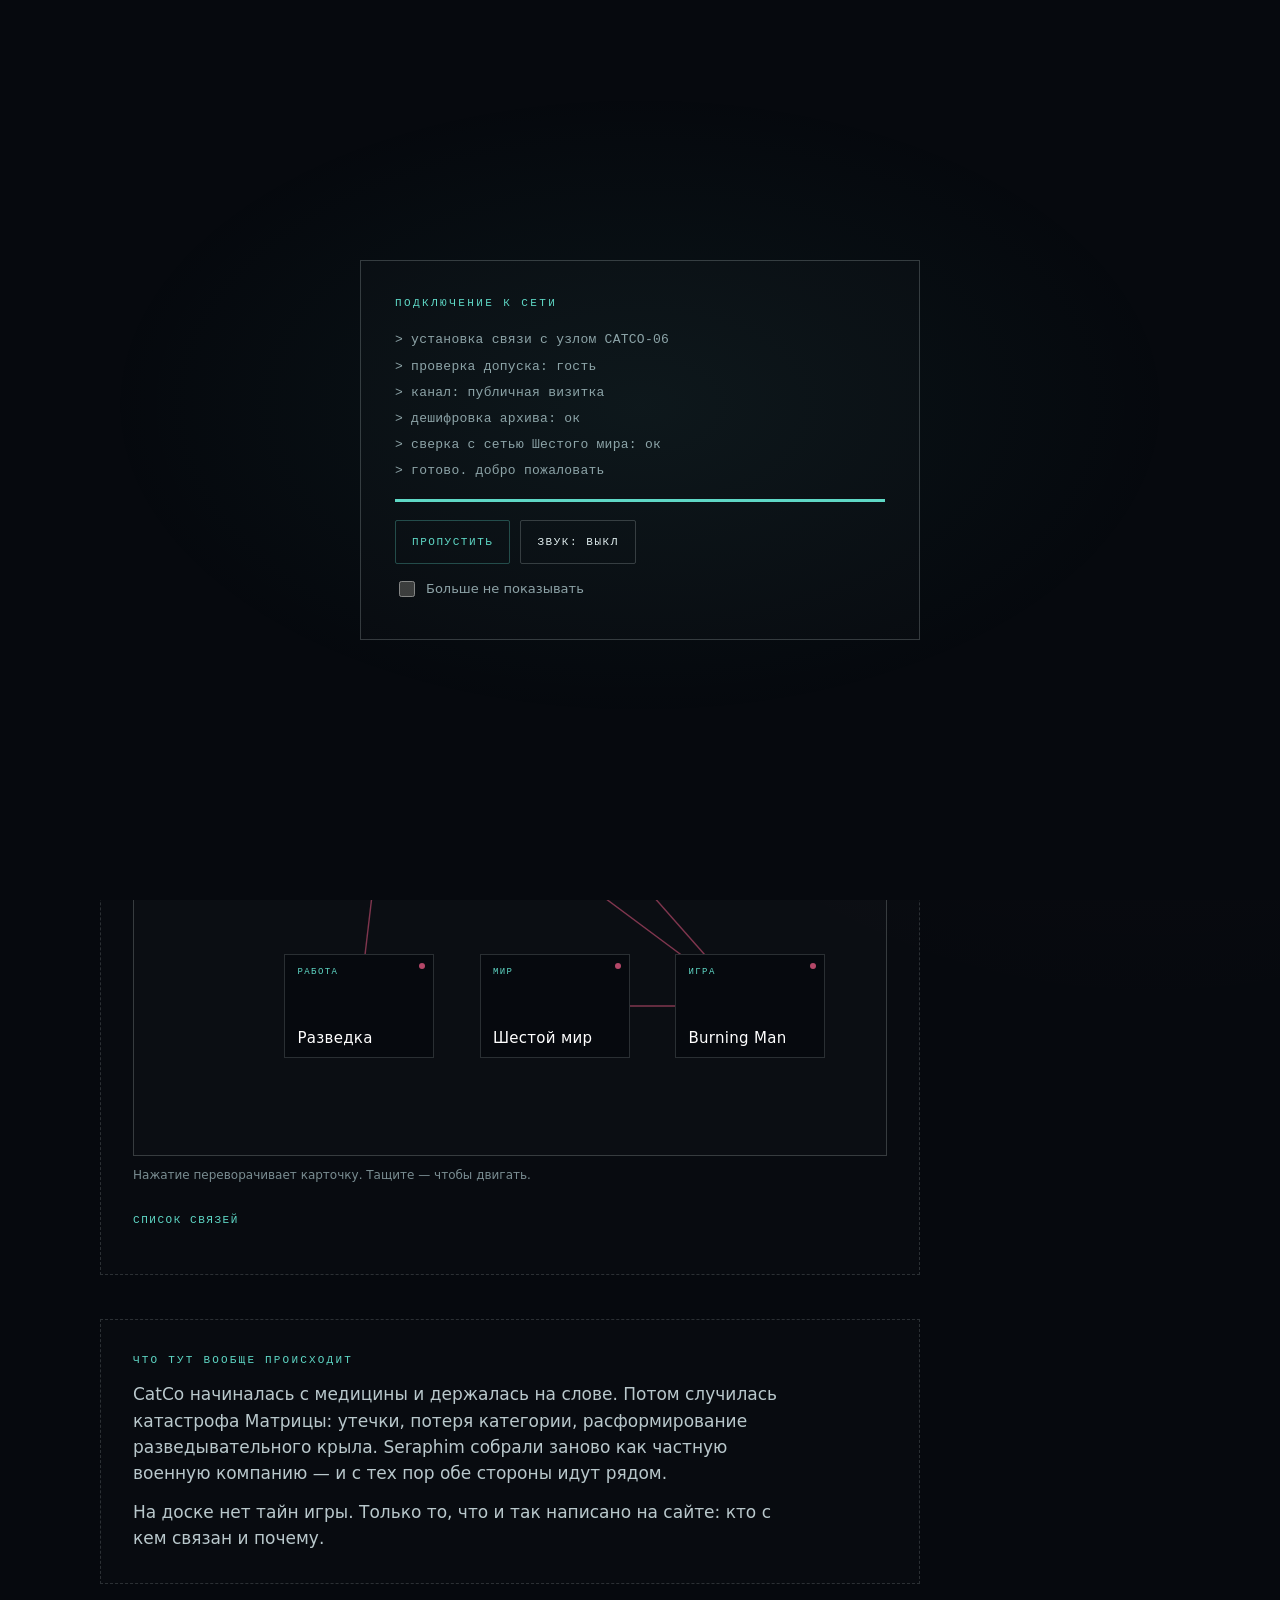
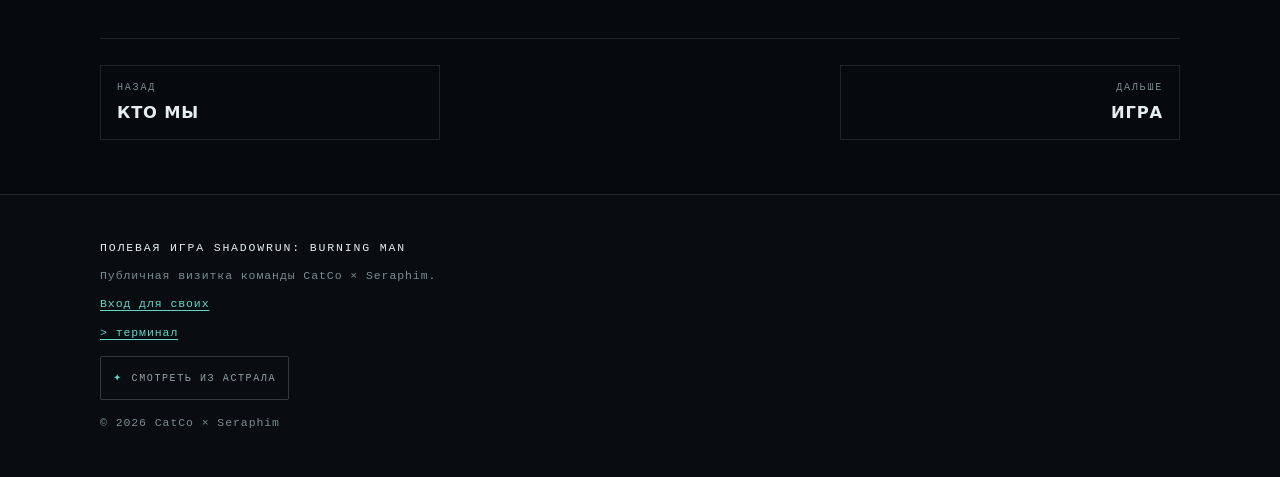
==== doska.html @ cfbdb367 "Публичная визитка CatCo × Seraphim" ====
<!doctype html>
<html lang="ru" data-faction="guest">
<head>
  <meta charset="utf-8">
  <meta name="viewport" content="width=device-width, initial-scale=1">
  <title>Доска угроз — CatCo × Seraphim</title>
  <meta name="description" content="Доска расследования CatCo и Seraphim: карточки, нити и картина заговора.">
  <meta name="theme-color" content="#06090e">
  <link rel="icon" href="data:image/svg+xml,%3Csvg xmlns='http://www.w3.org/2000/svg' viewBox='0 0 32 32'%3E%3Crect width='32' height='32' fill='%2306090e'/%3E%3Cpath d='M13 7h6v6h6v6h-6v6h-6v-6H7v-6h6z' fill='%235fd8c6'/%3E%3C/svg%3E">
  <script>
    try {
      var savedTheme = localStorage.getItem("cs-theme");
      if (savedTheme === "both") savedTheme = "guest";
      if (savedTheme === "catco" || savedTheme === "seraphim" || savedTheme === "guest") {
        document.documentElement.setAttribute("data-faction", savedTheme);
      }
    } catch (e) {}
  </script>
  <link rel="stylesheet" href="styles.css">
</head>
<body>
  <a class="skip-link" href="#main">Перейти к содержимому</a>
  <div class="screen-fx" aria-hidden="true"></div>

  <div class="boot" id="boot" hidden aria-label="Заставка подключения">
    <div class="boot__panel">
      <p class="boot__title">Подключение к сети</p>
      <ul class="boot__lines" aria-hidden="true">
        <li>&gt; установка связи с узлом CATCO-06</li>
        <li>&gt; проверка допуска: гость</li>
        <li>&gt; канал: публичная визитка</li>
        <li>&gt; дешифровка архива: ок</li>
        <li>&gt; сверка с сетью Шестого мира: ок</li>
        <li>&gt; готово. добро пожаловать</li>
      </ul>
      <div class="boot__bar" aria-hidden="true"><span class="boot__fill"></span></div>
      <div class="boot__actions">
        <button class="boot__skip" type="button">Пропустить</button>
        <button class="boot__sound" type="button" aria-pressed="false">Звук: выкл</button>
      </div>
      <label class="boot__never">
        <input type="checkbox" id="boot-never">
        Больше не показывать
      </label>
    </div>
  </div>

  <header class="topbar">
    <div class="topbar__inner">
      <div class="brand-wrap">
        <a class="brand" href="index.html">
          <span class="brand__mark" aria-hidden="true"></span>
          <span class="brand__text">CATCO<span class="brand__slash">//</span>SERAPHIM</span>
        </a>
        <span class="access">публичная визитка</span>
      </div>

      <button class="burger" id="burger" type="button" aria-expanded="false" aria-controls="nav">
        <span class="burger__lines" aria-hidden="true"></span>
        Меню
      </button>

      <nav class="nav" id="nav" aria-label="Разделы сайта">
        <ul class="nav__list">
          <li><a href="kto-my.html">Кто мы</a></li>
          <li><a href="igra.html">Игра</a></li>
          <li><a href="svyaz.html">Связаться</a></li>
        </ul>

        <div class="theme-switch" role="group" aria-label="Облик сайта">
          <button class="theme-switch__btn" type="button" data-theme="catco" aria-pressed="false">CatCo</button>
          <button class="theme-switch__btn" type="button" data-theme="seraphim" aria-pressed="false">Seraphim</button>
          <button class="theme-switch__btn" type="button" data-theme="guest" aria-pressed="true">Гость</button>
        </div>

        <button class="sound-btn" id="sound-toggle" type="button" aria-pressed="false">Звук: выкл</button>
      </nav>
    </div>
  </header>

  <main id="main" class="page">
    <div class="page__head">
      <p class="kicker"><span class="kicker__dot" aria-hidden="true"></span>Сектор анализа</p>
      <h1 class="page__title">Доска угроз</h1>
      <p class="page__lead">
        Двигайте карточки, переворачивайте и смотрите, как связаны события.
      </p>
    </div>

    <section class="panel" aria-labelledby="board-title">
      <p class="panel__label" id="board-title">Материалы дела</p>
      <p class="panel__text">
        Карточки можно тащить мышью или пальцем, а нажатие переворачивает
        их другой стороной. Красные нити показывают связи.
      </p>

      <div class="board-controls">
        <button class="board-reset" id="board-reset" type="button">Собрать заново</button>
      </div>

      <div class="board" id="board">
        <svg class="board__lines" id="board-lines" aria-hidden="true"></svg>

        <article class="board-card" data-id="catco">
          <button class="board-card__inner" type="button" aria-pressed="false" aria-label="CatCo. Корпорация-орден. Медицина, порядок, слово.">
            <span class="board-card__face board-card__face--front" aria-hidden="true">
              <span class="board-card__type">Корпорация</span>
              <span class="board-card__title">CatCo</span>
            </span>
            <span class="board-card__face board-card__face--back" aria-hidden="true">
              <span class="board-card__title">CatCo</span>
              <span class="board-card__text">Корпорация-орден. Медицина, порядок, слово.</span>
            </span>
          </button>
        </article>

        <article class="board-card" data-id="seraphim">
          <button class="board-card__inner" type="button" aria-pressed="false" aria-label="Seraphim. Частная военная компания. Разведка, крылья, тайна.">
            <span class="board-card__face board-card__face--front" aria-hidden="true">
              <span class="board-card__type">Корпорация</span>
              <span class="board-card__title">Seraphim</span>
            </span>
            <span class="board-card__face board-card__face--back" aria-hidden="true">
              <span class="board-card__title">Seraphim</span>
              <span class="board-card__text">Частная военная компания. Разведка, крылья, тайна.</span>
            </span>
          </button>
        </article>

        <article class="board-card" data-id="docwagon">
          <button class="board-card__inner" type="button" aria-pressed="false" aria-label="DocWagon. Служба спасения, с которой работает CatCo.">
            <span class="board-card__face board-card__face--front" aria-hidden="true">
              <span class="board-card__type">Партнёр</span>
              <span class="board-card__title">DocWagon</span>
            </span>
            <span class="board-card__face board-card__face--back" aria-hidden="true">
              <span class="board-card__title">DocWagon</span>
              <span class="board-card__text">Служба спасения, с которой работает CatCo.</span>
            </span>
          </button>
        </article>

        <article class="board-card" data-id="medicina">
          <button class="board-card__inner" type="button" aria-pressed="false" aria-label="Медицина. Клиники, спасение, помощь.">
            <span class="board-card__face board-card__face--front" aria-hidden="true">
              <span class="board-card__type">Работа</span>
              <span class="board-card__title">Медицина</span>
            </span>
            <span class="board-card__face board-card__face--back" aria-hidden="true">
              <span class="board-card__title">Медицина</span>
              <span class="board-card__text">Клиники, спасение, помощь.</span>
            </span>
          </button>
        </article>

        <article class="board-card" data-id="orden">
          <button class="board-card__inner" type="button" aria-pressed="false" aria-label="Орден. Лечить не только тело, но и душу.">
            <span class="board-card__face board-card__face--front" aria-hidden="true">
              <span class="board-card__type">Идея</span>
              <span class="board-card__title">Орден</span>
            </span>
            <span class="board-card__face board-card__face--back" aria-hidden="true">
              <span class="board-card__title">Орден</span>
              <span class="board-card__text">Лечить не только тело, но и душу.</span>
            </span>
          </button>
        </article>

        <article class="board-card" data-id="katastrofa">
          <button class="board-card__inner" type="button" aria-pressed="false" aria-label="Катастрофа Матрицы. После неё всё изменилось.">
            <span class="board-card__face board-card__face--front" aria-hidden="true">
              <span class="board-card__type">Событие</span>
              <span class="board-card__title">Катастрофа Матрицы</span>
            </span>
            <span class="board-card__face board-card__face--back" aria-hidden="true">
              <span class="board-card__title">Катастрофа Матрицы</span>
              <span class="board-card__text">После неё всё изменилось.</span>
            </span>
          </button>
        </article>

        <article class="board-card" data-id="utechki">
          <button class="board-card__inner" type="button" aria-pressed="false" aria-label="Утечки данных. То, что запустило перемены.">
            <span class="board-card__face board-card__face--front" aria-hidden="true">
              <span class="board-card__type">Событие</span>
              <span class="board-card__title">Утечки данных</span>
            </span>
            <span class="board-card__face board-card__face--back" aria-hidden="true">
              <span class="board-card__title">Утечки данных</span>
              <span class="board-card__text">То, что запустило перемены.</span>
            </span>
          </button>
        </article>

        <article class="board-card" data-id="krylya">
          <button class="board-card__inner" type="button" aria-pressed="false" aria-label="Четыре крыла. Штаб, отряды, информация, забота.">
            <span class="board-card__face board-card__face--front" aria-hidden="true">
              <span class="board-card__type">Структура</span>
              <span class="board-card__title">Четыре крыла</span>
            </span>
            <span class="board-card__face board-card__face--back" aria-hidden="true">
              <span class="board-card__title">Четыре крыла</span>
              <span class="board-card__text">Штаб, отряды, информация, забота.</span>
            </span>
          </button>
        </article>

        <article class="board-card" data-id="razvedka">
          <button class="board-card__inner" type="button" aria-pressed="false" aria-label="Разведка. Сведения и проверка того, что говорят другие.">
            <span class="board-card__face board-card__face--front" aria-hidden="true">
              <span class="board-card__type">Работа</span>
              <span class="board-card__title">Разведка</span>
            </span>
            <span class="board-card__face board-card__face--back" aria-hidden="true">
              <span class="board-card__title">Разведка</span>
              <span class="board-card__text">Сведения и проверка того, что говорят другие.</span>
            </span>
          </button>
        </article>

        <article class="board-card" data-id="shestoy">
          <button class="board-card__inner" type="button" aria-pressed="false" aria-label="Шестой мир. Время, в котором мы играем.">
            <span class="board-card__face board-card__face--front" aria-hidden="true">
              <span class="board-card__type">Мир</span>
              <span class="board-card__title">Шестой мир</span>
            </span>
            <span class="board-card__face board-card__face--back" aria-hidden="true">
              <span class="board-card__title">Шестой мир</span>
              <span class="board-card__text">Время, в котором мы играем.</span>
            </span>
          </button>
        </article>

        <article class="board-card" data-id="burningman">
          <button class="board-card__inner" type="button" aria-pressed="false" aria-label="Burning Man. Полевая игра, куда мы едем.">
            <span class="board-card__face board-card__face--front" aria-hidden="true">
              <span class="board-card__type">Игра</span>
              <span class="board-card__title">Burning Man</span>
            </span>
            <span class="board-card__face board-card__face--back" aria-hidden="true">
              <span class="board-card__title">Burning Man</span>
              <span class="board-card__text">Полевая игра, куда мы едем.</span>
            </span>
          </button>
        </article>
      </div>

      <noscript>
        <p class="panel__text">
          Без JavaScript карточки не двигаются, но всё важное написано
          на них и в списке связей ниже.
        </p>
      </noscript>

      <p class="board-hint">Нажатие переворачивает карточку. Тащите — чтобы двигать.</p>

      <details class="board-links">
        <summary>Список связей</summary>
        <ul>
          <li>CatCo — DocWagon</li>
          <li>CatCo — Медицина</li>
          <li>CatCo — Seraphim</li>
          <li>CatCo — Орден</li>
          <li>CatCo — Катастрофа Матрицы</li>
          <li>Seraphim — Разведка</li>
          <li>Seraphim — Четыре крыла</li>
          <li>Seraphim — Катастрофа Матрицы</li>
          <li>Seraphim — Утечки данных</li>
          <li>Утечки данных — Катастрофа Матрицы</li>
          <li>Шестой мир — Burning Man</li>
          <li>Burning Man — CatCo</li>
          <li>Burning Man — Seraphim</li>
        </ul>
      </details>
    </section>

    <section class="panel" aria-labelledby="board-story-title">
      <p class="panel__label" id="board-story-title">Что тут вообще происходит</p>
      <p class="panel__text">
        CatCo начиналась с медицины и держалась на слове. Потом случилась
        катастрофа Матрицы: утечки, потеря категории, расформирование
        разведывательного крыла. Seraphim собрали заново как частную
        военную компанию — и с тех пор обе стороны идут рядом.
      </p>
      <p class="panel__text">
        На доске нет тайн игры. Только то, что и так написано на сайте:
        кто с кем связан и почему.
      </p>
    </section>

    <nav class="pager" aria-label="Соседние разделы">
      <a class="pager__link" href="kto-my.html">
        <span>Назад</span>
        <strong>Кто мы</strong>
      </a>
      <a class="pager__link pager__link--next" href="igra.html">
        <span>Дальше</span>
        <strong>Игра</strong>
      </a>
    </nav>
  </main>

  <footer class="footer">
    <div class="footer__inner">
      <p class="footer__line">Полевая игра Shadowrun: Burning Man</p>
      <p class="footer__muted" data-astral="Визитка, которую видно и с той стороны.">Публичная визитка команды CatCo × Seraphim.</p>
      <p class="footer__muted"><a class="linklike" href="svyaz.html#svoi">Вход для своих</a></p>
      <p class="footer__muted"><a class="linklike" href="terminal.html">&gt; терминал</a></p>
      <button class="astral-toggle" id="astral-toggle" type="button" aria-pressed="false">Смотреть из астрала</button>
      <p class="footer__muted">© <span id="year">2026</span> CatCo × Seraphim</p>
    </div>
  </footer>

  <script src="script.js"></script>
</body>
</html>
---- styles.css ----
/* ============================================================
   Публичная визитка CatCo × Seraphim
   Три облика: гость (по умолчанию), CatCo, Seraphim.
   ============================================================ */

/* ---------- Облик гостя: холодный Shadowrun, без допуска ---------- */

:root {
  color-scheme: dark;

  --bg: #06090e;
  --ink: #e4eef0;
  --ink-soft: #b9c8cc;
  --muted: #8fa2a7;
  --dim: #7a8d92;

  --accent: #5fd8c6;
  --accent-line: rgba(95, 216, 198, 0.3);
  --red: #e0577f;

  --line: rgba(228, 238, 240, 0.12);
  --line-strong: rgba(228, 238, 240, 0.2);
  --field-line: rgba(228, 238, 240, 0.16);
  --wash: rgba(255, 255, 255, 0.012);
  --wash-2: rgba(255, 255, 255, 0.04);
  --hover-wash: rgba(95, 216, 198, 0.06);

  --grid-line: rgba(95, 216, 198, 0.1);
  --scan: rgba(255, 255, 255, 0.03);
  --vignette: rgba(0, 0, 0, 0.55);
  --fx-opacity: 0.5;
  --header-bg: rgba(6, 9, 14, 0.87);

  --dossier-wash: rgba(224, 87, 127, 0.1);
  --halo-a: rgba(95, 216, 198, 0.07);
  --halo-b: rgba(224, 87, 127, 0.06);

  --font-display: "Bahnschrift", "DIN Alternate", "Franklin Gothic Medium",
    "Arial Narrow", system-ui, sans-serif;
  --display-weight: 600;
  --display-spacing: 0.01em;

  --font-text: "Segoe UI", system-ui, -apple-system, "Helvetica Neue", Arial, sans-serif;
  --font-mono: ui-monospace, "Cascadia Mono", "Consolas", "Courier New", monospace;

  --max: 1160px;
  --gutter: clamp(18px, 5vw, 40px);
  --header-h: 60px;
}

/* ---------- Облик CatCo: светлая бумага, латунь, красный крест ---------- */

html[data-faction="catco"] {
  color-scheme: light;

  --bg: #f3efe6;
  --ink: #17181a;
  --ink-soft: #3c3d40;
  --muted: #5c5953;
  --dim: #6d6961;

  --accent: #856020;
  --accent-line: rgba(133, 96, 32, 0.32);
  --red: #a32b25;

  --line: rgba(23, 24, 26, 0.14);
  --line-strong: rgba(23, 24, 26, 0.26);
  --field-line: rgba(23, 24, 26, 0.18);
  --wash: rgba(23, 24, 26, 0.018);
  --wash-2: rgba(23, 24, 26, 0.04);
  --hover-wash: rgba(133, 96, 32, 0.06);

  --grid-line: rgba(133, 96, 32, 0.12);
  --scan: rgba(23, 24, 26, 0.018);
  --vignette: rgba(120, 95, 60, 0.12);
  --fx-opacity: 0.45;
  --header-bg: rgba(243, 239, 230, 0.9);

  --dossier-wash: rgba(163, 43, 37, 0.06);
  --halo-a: rgba(133, 96, 32, 0.08);
  --halo-b: rgba(163, 43, 37, 0.04);

  --display-weight: 600;
  --display-spacing: 0.005em;
}

/* ---------- Облик Seraphim: чёрный камень, золото, тёмно-красный ---------- */

html[data-faction="seraphim"] {
  color-scheme: dark;

  --bg: #060507;
  --ink: #f2e9da;
  --ink-soft: #cfc5b4;
  --muted: #9c9488;
  --dim: #857d72;

  --accent: #dcb972;
  --accent-line: rgba(220, 185, 114, 0.3);
  --red: #b23a32;

  --line: rgba(242, 233, 218, 0.13);
  --line-strong: rgba(242, 233, 218, 0.22);
  --field-line: rgba(242, 233, 218, 0.16);
  --wash: rgba(255, 255, 255, 0.012);
  --wash-2: rgba(255, 255, 255, 0.04);
  --hover-wash: rgba(178, 58, 50, 0.08);

  --grid-line: rgba(220, 185, 114, 0.075);
  --scan: rgba(255, 255, 255, 0.03);
  --vignette: rgba(0, 0, 0, 0.58);
  --fx-opacity: 0.55;
  --header-bg: rgba(6, 5, 7, 0.88);

  --dossier-wash: rgba(150, 25, 30, 0.16);
  --halo-a: rgba(220, 185, 114, 0.05);
  --halo-b: rgba(150, 20, 25, 0.12);

  --font-display: "Palatino Linotype", "Book Antiqua", "Georgia", "Times New Roman", serif;
  --display-weight: 400;
  --display-spacing: 0.02em;
}

/* Крупные заголовки в облике Seraphim — не капсом, а соборной вязью */
html[data-faction="seraphim"] .hero__title,
html[data-faction="seraphim"] .page__title,
html[data-faction="seraphim"] .sections__title {
  text-transform: none;
}

*,
*::before,
*::after {
  box-sizing: border-box;
}

html {
  scroll-behavior: smooth;
  -webkit-text-size-adjust: 100%;
}

body {
  margin: 0;
  background-color: var(--bg);
  background-image:
    radial-gradient(120% 80% at 50% -10%, var(--halo-a), transparent 60%),
    radial-gradient(90% 60% at 90% 10%, var(--halo-b), transparent 65%);
  background-repeat: no-repeat;
  color: var(--ink);
  font-family: var(--font-text);
  font-size: 17px;
  line-height: 1.55;
  overflow-x: hidden;
  transition: background-color 0.35s ease, color 0.35s ease;
}

h1, h2, h3, p, ul {
  margin: 0;
}

ul {
  padding: 0;
  list-style: none;
}

a {
  color: inherit;
  text-decoration: none;
}

:focus-visible {
  outline: 2px solid var(--accent);
  outline-offset: 3px;
  border-radius: 2px;
}

/* Цели якорей не прячутся под липкой шапкой */
[id] {
  scroll-margin-top: calc(var(--header-h) + 18px);
}

/* ---------- Плёнка терминала ---------- */

.screen-fx {
  position: fixed;
  inset: 0;
  z-index: 90;
  pointer-events: none;
  opacity: var(--fx-opacity);
  background-image:
    repeating-linear-gradient(
      to bottom,
      var(--scan) 0 1px,
      transparent 1px 3px
    ),
    radial-gradient(120% 100% at 50% 0%, transparent 55%, var(--vignette) 100%);
  transition: opacity 0.35s ease;
}

/* ---------- Шапка ---------- */

.topbar {
  position: sticky;
  top: 0;
  z-index: 60;
  background: var(--header-bg);
  backdrop-filter: blur(10px);
  border-bottom: 1px solid var(--line);
  transition: background-color 0.35s ease, border-color 0.35s ease;
}

.topbar__inner {
  max-width: var(--max);
  margin: 0 auto;
  padding: 8px var(--gutter);
  min-height: var(--header-h);
  display: flex;
  align-items: center;
  justify-content: space-between;
  gap: 16px;
}

.brand {
  display: inline-flex;
  align-items: center;
  gap: 10px;
  font-family: var(--font-mono);
  font-size: 12px;
  letter-spacing: 0.16em;
  text-transform: uppercase;
  color: var(--ink);
  min-height: 44px;
}

.brand-wrap {
  display: flex;
  align-items: center;
  gap: 10px;
  min-width: 0;
}

.brand__mark {
  width: 9px;
  height: 9px;
  background: var(--accent);
  transform: rotate(45deg);
  flex: none;
  box-shadow: 0 0 14px rgba(216, 182, 115, 0.45);
}

.brand__slash {
  color: var(--accent);
  padding: 0 2px;
}

.nav {
  display: flex;
  align-items: center;
  gap: clamp(12px, 2vw, 22px);
}

.nav__list {
  display: flex;
  align-items: center;
  gap: clamp(14px, 2vw, 26px);
}

.nav__list a {
  display: inline-block;
  padding: 12px 2px;
  font-family: var(--font-mono);
  font-size: 11.5px;
  letter-spacing: 0.12em;
  text-transform: uppercase;
  color: var(--muted);
  border-bottom: 1px solid transparent;
  transition: color 0.18s ease, border-color 0.18s ease;
}

.nav__list a:hover,
.nav__list a:focus-visible {
  color: var(--ink);
  border-bottom-color: var(--accent);
}

.nav__list a[aria-current="page"] {
  color: var(--ink);
  border-bottom-color: var(--accent);
}

/* Переключатель облика */
.theme-switch {
  display: flex;
  align-items: center;
  gap: 4px;
  padding-left: clamp(12px, 2vw, 20px);
  border-left: 1px solid var(--line);
}

.theme-switch__btn {
  min-height: 34px;
  padding: 6px 10px;
  background: transparent;
  border: 1px solid transparent;
  border-radius: 2px;
  color: var(--muted);
  font-family: var(--font-mono);
  font-size: 10px;
  letter-spacing: 0.14em;
  text-transform: uppercase;
  cursor: pointer;
  transition: color 0.18s ease, border-color 0.18s ease, background-color 0.18s ease;
}

.theme-switch__btn:hover {
  color: var(--ink);
}

.theme-switch__btn[aria-pressed="true"] {
  color: var(--accent);
  border-color: var(--accent-line);
  background: var(--wash);
}

.burger {
  display: none;
  align-items: center;
  gap: 10px;
  min-height: 44px;
  padding: 10px 14px;
  background: transparent;
  border: 1px solid var(--line-strong);
  border-radius: 2px;
  color: var(--ink);
  font-family: var(--font-mono);
  font-size: 11px;
  letter-spacing: 0.18em;
  text-transform: uppercase;
  cursor: pointer;
}

.burger__lines {
  display: block;
  width: 16px;
  height: 1.5px;
  background: currentColor;
  box-shadow: 0 5px 0 currentColor;
}

.burger[aria-expanded="true"] {
  color: var(--accent);
  border-color: var(--accent-line);
}

/* ---------- Заставка подключения ---------- */

html.is-booting {
  overflow: hidden;
}

.boot {
  position: fixed;
  inset: 0;
  z-index: 120;
  display: grid;
  place-items: center;
  padding: var(--gutter);
  background: var(--bg);
}

.boot[hidden] {
  display: none;
}

.boot::after {
  content: "";
  position: absolute;
  inset: 0;
  pointer-events: none;
  background: radial-gradient(60% 50% at 50% 45%, var(--hover-wash), transparent 70%);
}

.boot__panel {
  position: relative;
  width: min(560px, 100%);
  padding: clamp(22px, 4vw, 34px);
  border: 1px solid var(--line-strong);
  background: var(--wash);
  animation: boot-breathe 1.6s ease-in-out infinite;
}

.boot__title {
  margin-bottom: 18px;
  font-family: var(--font-mono);
  font-size: 11px;
  letter-spacing: 0.22em;
  text-transform: uppercase;
  color: var(--accent);
  animation: boot-glitch 1.6s steps(2, end) infinite;
}

.boot__lines {
  display: grid;
  gap: 6px;
  margin-bottom: 18px;
  font-family: var(--font-mono);
  font-size: clamp(11px, 2.4vw, 13px);
  letter-spacing: 0.02em;
  color: var(--muted);
}

.boot__lines li {
  opacity: 0;
  animation: boot-line 0.18s ease-out forwards;
}

.boot__lines li:nth-child(1) { animation-delay: 0.04s; }
.boot__lines li:nth-child(2) { animation-delay: 0.16s; }
.boot__lines li:nth-child(3) { animation-delay: 0.28s; }
.boot__lines li:nth-child(4) { animation-delay: 0.4s; }
.boot__lines li:nth-child(5) { animation-delay: 0.52s; }
.boot__lines li:nth-child(6) { animation-delay: 0.64s; }

.boot__bar {
  height: 3px;
  background: var(--line);
  overflow: hidden;
}

.boot__fill {
  display: block;
  width: 100%;
  height: 100%;
  background: var(--accent);
  transform: scaleX(0);
  transform-origin: left center;
  animation: boot-fill 1.25s ease-out forwards;
}

.boot__actions {
  display: flex;
  flex-wrap: wrap;
  align-items: center;
  gap: 10px;
  margin-top: 18px;
}

.boot__skip,
.boot__sound {
  min-height: 44px;
  padding: 10px 16px;
  background: transparent;
  border: 1px solid var(--line-strong);
  border-radius: 2px;
  color: var(--ink);
  font-family: var(--font-mono);
  font-size: 11px;
  letter-spacing: 0.14em;
  text-transform: uppercase;
  cursor: pointer;
  transition: color 0.18s ease, border-color 0.18s ease, background-color 0.18s ease;
}

.boot__skip {
  color: var(--accent);
  border-color: var(--accent-line);
}

.boot__skip:hover,
.boot__sound:hover {
  background: var(--hover-wash);
}

.boot__sound[aria-pressed="true"] {
  color: var(--accent);
  border-color: var(--accent-line);
  background: var(--wash);
}

.boot__never {
  display: inline-flex;
  align-items: center;
  gap: 8px;
  margin-top: 14px;
  font-size: 13px;
  color: var(--muted);
  cursor: pointer;
}

.boot__never input {
  width: 16px;
  height: 16px;
  accent-color: var(--accent);
}

/* Переключатель звука в шапке */

.sound-btn {
  min-height: 34px;
  padding: 6px 10px;
  margin-left: 4px;
  background: transparent;
  border: 1px solid transparent;
  border-radius: 2px;
  color: var(--muted);
  font-family: var(--font-mono);
  font-size: 10px;
  letter-spacing: 0.14em;
  text-transform: uppercase;
  cursor: pointer;
  transition: color 0.18s ease, border-color 0.18s ease, background-color 0.18s ease;
}

.sound-btn:hover {
  color: var(--ink);
}

.sound-btn[aria-pressed="true"] {
  color: var(--accent);
  border-color: var(--accent-line);
  background: var(--wash);
}

@keyframes boot-line {
  from {
    opacity: 0;
    transform: translateY(3px);
  }
  to {
    opacity: 1;
    transform: none;
  }
}

@keyframes boot-fill {
  to {
    transform: scaleX(1);
  }
}

@keyframes boot-breathe {
  0%, 100% {
    box-shadow: 0 0 0 1px transparent;
  }
  50% {
    box-shadow: 0 0 0 1px var(--accent-line);
  }
}

@keyframes boot-glitch {
  0%, 90%, 100% {
    text-shadow: none;
    transform: none;
  }
  94% {
    text-shadow: 1px 0 var(--red), -1px 0 var(--accent);
    transform: translateX(1px);
  }
  97% {
    text-shadow: -1px 0 var(--red), 1px 0 var(--accent);
    transform: translateX(-1px);
  }
}

/* ---------- Главный экран ---------- */

.hero {
  position: relative;
  max-width: var(--max);
  margin: 0 auto;
  padding: clamp(56px, 11vh, 118px) var(--gutter) clamp(48px, 8vh, 88px);
  min-height: min(calc(100svh - var(--header-h)), 860px);
  display: flex;
  flex-direction: column;
  justify-content: center;
}

.hero::before {
  content: "";
  position: absolute;
  inset: 0 var(--gutter);
  pointer-events: none;
  background-image:
    linear-gradient(to right, var(--grid-line) 1px, transparent 1px),
    linear-gradient(to bottom, var(--grid-line) 1px, transparent 1px);
  background-size: 72px 72px;
  mask-image: radial-gradient(70% 60% at 30% 40%, #000 0%, transparent 100%);
  -webkit-mask-image: radial-gradient(70% 60% at 30% 40%, #000 0%, transparent 100%);
  opacity: 0.8;
}

.kicker {
  display: inline-flex;
  align-items: center;
  gap: 9px;
  font-family: var(--font-mono);
  font-size: 11px;
  letter-spacing: 0.22em;
  text-transform: uppercase;
  color: var(--accent);
}

.kicker__dot {
  width: 6px;
  height: 6px;
  border-radius: 50%;
  background: var(--accent);
  box-shadow: 0 0 12px rgba(216, 182, 115, 0.8);
  animation: pulse 2.4s ease-in-out infinite;
}

.hero__title {
  margin: 18px 0 0;
  font-family: var(--font-display);
  font-weight: var(--display-weight);
  font-size: clamp(2.6rem, 10.5vw, 8rem);
  line-height: 0.9;
  letter-spacing: var(--display-spacing);
  text-transform: uppercase;
  overflow-wrap: break-word;
  transition: font-family 0.2s ease;
}

.hero__times {
  color: var(--accent);
  font-weight: 300;
  padding: 0 0.06em;
}

.hero__lead {
  margin-top: clamp(18px, 3vh, 26px);
  max-width: 46ch;
  font-size: clamp(1.02rem, 1.6vw, 1.2rem);
  line-height: 1.6;
  color: var(--ink-soft);
  text-wrap: pretty;
}

.cursor {
  display: inline-block;
  width: 0.5ch;
  height: 1.02em;
  margin-left: 0.18em;
  vertical-align: -0.12em;
  background: var(--accent);
  animation: blink 1.15s steps(1) infinite;
}

/* Кнопки-знаки сторон */
.factions {
  display: grid;
  grid-template-columns: repeat(2, minmax(0, 1fr));
  gap: clamp(12px, 2vw, 20px);
  margin-top: clamp(32px, 6vh, 54px);
  max-width: 840px;
}

.faction {
  --card-ink: var(--ink);
  --card-muted: var(--muted);
  --card-accent: var(--accent);
  --card-line: var(--accent-line);
  --card-glow: rgba(216, 182, 115, 0.22);

  position: relative;
  display: flex;
  flex-direction: column;
  gap: 10px;
  padding: 22px 22px 20px;
  border: 1px solid var(--card-line);
  background: var(--wash);
  transition: transform 0.22s ease, border-color 0.22s ease,
    box-shadow 0.22s ease, background-color 0.35s ease, color 0.35s ease;
}

.faction::after {
  content: "";
  position: absolute;
  top: -1px;
  right: -1px;
  width: 12px;
  height: 12px;
  border-top: 1px solid var(--card-accent);
  border-right: 1px solid var(--card-accent);
  opacity: 0.75;
}

.faction--catco {
  --card-ink: #17181a;
  --card-muted: #55524c;
  --card-accent: #a32b25;
  --card-line: rgba(23, 24, 26, 0.24);
  --card-glow: rgba(163, 43, 37, 0.22);
  background:
    linear-gradient(160deg, #fcfaf5, #efe9dc 65%),
    #f6f2e9;
}

.faction--seraphim {
  --card-ink: #f2e9da;
  --card-muted: #b6ac99;
  --card-accent: #dcb972;
  --card-line: rgba(220, 185, 114, 0.34);
  --card-glow: rgba(150, 25, 30, 0.42);
  background:
    linear-gradient(160deg, rgba(150, 25, 30, 0.22), rgba(255, 255, 255, 0) 62%),
    #0b0709;
}

.faction:hover {
  transform: translateY(-3px);
  border-color: var(--card-accent);
  box-shadow: 0 22px 44px -26px var(--card-glow);
}

.faction__emblem {
  display: block;
  width: 54px;
  height: 46px;
  color: var(--card-accent);
}

.faction__emblem svg {
  width: 100%;
  height: 100%;
  display: block;
}

.faction__name {
  font-family: var(--font-display);
  font-weight: var(--display-weight);
  font-size: clamp(1.35rem, 3vw, 1.7rem);
  letter-spacing: 0.05em;
  text-transform: uppercase;
  line-height: 1.1;
  color: var(--card-ink);
}

.faction__role {
  font-size: 0.94rem;
  line-height: 1.5;
  color: var(--card-muted);
  max-width: 26ch;
}

.faction__go {
  margin-top: 6px;
  font-family: var(--font-mono);
  font-size: 10.5px;
  letter-spacing: 0.18em;
  text-transform: uppercase;
  color: var(--card-accent);
}

.hero__note {
  margin-top: clamp(30px, 6vh, 52px);
  padding-left: 14px;
  border-left: 2px solid var(--accent-line);
  font-family: var(--font-mono);
  font-size: 11px;
  letter-spacing: 0.2em;
  text-transform: uppercase;
  color: var(--dim);
}

/* ---------- Досье-заготовки ---------- */

.dossier {
  max-width: var(--max);
  margin: 0 auto;
  padding: clamp(28px, 5vh, 48px) var(--gutter);
  border-top: 1px solid var(--line);
  display: grid;
  gap: 18px;
}

.dossier--dark {
  background: linear-gradient(90deg, var(--dossier-wash), transparent 65%);
}

.dossier__label {
  font-family: var(--font-mono);
  font-size: 11px;
  letter-spacing: 0.2em;
  text-transform: uppercase;
  color: var(--accent);
}

.dossier__title {
  font-family: var(--font-display);
  font-weight: var(--display-weight);
  font-size: clamp(2rem, 5vw, 3.2rem);
  line-height: 1;
  letter-spacing: 0.02em;
  text-transform: uppercase;
}

.dossier__text {
  max-width: 62ch;
  color: var(--ink-soft);
}

.dossier__body {
  display: grid;
  gap: 18px;
}

.terminal-line {
  font-family: var(--font-mono);
  font-size: 12px;
  letter-spacing: 0.04em;
  color: var(--dim);
}

@media (min-width: 780px) {
  .dossier {
    grid-template-columns: minmax(180px, 240px) 1fr;
    grid-template-areas:
      "label text"
      "title text"
      "title term";
    column-gap: clamp(24px, 4vw, 56px);
    row-gap: 10px;
    align-items: start;
  }

  .dossier__label { grid-area: label; }
  .dossier__title { grid-area: title; }
  .dossier__body { grid-area: text; }
  .terminal-line { grid-area: term; }
}

/* ---------- Разделы ---------- */

.sections {
  max-width: var(--max);
  margin: 0 auto;
  padding: clamp(48px, 9vh, 92px) var(--gutter) clamp(40px, 7vh, 70px);
  border-top: 1px solid var(--line);
}

.sections__title {
  font-family: var(--font-display);
  font-weight: var(--display-weight);
  font-size: clamp(1.7rem, 4vw, 2.5rem);
  letter-spacing: 0.03em;
  text-transform: uppercase;
}

.sections__sub {
  margin-top: 8px;
  color: var(--muted);
}

.cards {
  display: grid;
  grid-template-columns: repeat(auto-fit, minmax(280px, 1fr));
  gap: 14px;
  margin-top: clamp(24px, 4vh, 34px);
}

.card {
  display: flex;
  flex-direction: column;
  gap: 8px;
  min-height: 186px;
  padding: 20px 20px 18px;
  border: 1px dashed var(--field-line);
  background: var(--wash);
  transition: border-color 0.2s ease, background-color 0.35s ease, transform 0.2s ease;
}

.card:hover {
  border-color: var(--accent-line);
  background-color: var(--hover-wash);
  transform: translateY(-2px);
}

.card__num {
  font-family: var(--font-mono);
  font-size: 11px;
  letter-spacing: 0.2em;
  color: var(--accent);
}

.card__title {
  font-family: var(--font-display);
  font-weight: var(--display-weight);
  font-size: 1.16rem;
  letter-spacing: 0.05em;
  text-transform: uppercase;
}

.card__text {
  font-size: 0.94rem;
  line-height: 1.5;
  color: var(--muted);
}

.card__go {
  margin-top: auto;
  font-family: var(--font-mono);
  font-size: 10.5px;
  letter-spacing: 0.18em;
  text-transform: uppercase;
  color: var(--accent);
}

/* ---------- Внутренние страницы ---------- */

.page {
  max-width: var(--max);
  margin: 0 auto;
  padding: clamp(38px, 8vh, 84px) var(--gutter) clamp(40px, 6vh, 72px);
  animation: page-in 0.3s ease-out both;
}

.page__head {
  max-width: 62ch;
}

.page__title {
  margin-top: 12px;
  font-family: var(--font-display);
  font-weight: var(--display-weight);
  font-size: clamp(2.4rem, 7vw, 4.6rem);
  line-height: 0.94;
  letter-spacing: var(--display-spacing);
  text-transform: uppercase;
}

.page__lead {
  margin-top: 16px;
  max-width: 52ch;
  font-size: clamp(1rem, 1.6vw, 1.15rem);
  color: var(--ink-soft);
  text-wrap: pretty;
}

.panel {
  margin-top: clamp(26px, 5vh, 44px);
  max-width: 820px;
  padding: clamp(20px, 3.4vw, 32px);
  border: 1px dashed var(--field-line);
  background: var(--wash);
  transition: background-color 0.35s ease, border-color 0.35s ease;
}

.panel__label {
  font-family: var(--font-mono);
  font-size: 11px;
  letter-spacing: 0.2em;
  text-transform: uppercase;
  color: var(--accent);
}

.panel__text {
  margin-top: 12px;
  max-width: 62ch;
  color: var(--ink-soft);
}

.panel__list {
  display: grid;
  gap: 10px;
  margin-top: 18px;
}

.panel__list li {
  position: relative;
  padding-left: 20px;
  font-size: 0.95rem;
  color: var(--muted);
}

.panel__list li::before {
  content: "";
  position: absolute;
  left: 0;
  top: 0.72em;
  width: 8px;
  height: 1px;
  background: var(--accent);
  opacity: 0.8;
}

.panel .terminal-line {
  margin-top: 18px;
}

.panel__text + .panel__text,
.panel__list + .panel__text {
  margin-top: 12px;
}

.panel__text a {
  color: var(--accent);
  text-decoration: underline;
  text-underline-offset: 3px;
}

.panel__text a:hover {
  color: var(--ink);
}

.panel__list strong {
  color: var(--ink);
  font-weight: 600;
}

.dossier__text + .dossier__text {
  margin-top: 10px;
}

/* Таблица для страницы «Игра» */
.table-wrap {
  margin-top: 16px;
  overflow-x: auto;
}

.table {
  width: 100%;
  min-width: 520px;
  border-collapse: collapse;
  font-size: 0.95rem;
}

.table th,
.table td {
  padding: 10px 12px;
  text-align: left;
  vertical-align: top;
  border-bottom: 1px solid var(--line);
}

.table th {
  font-family: var(--font-mono);
  font-size: 10px;
  font-weight: 400;
  letter-spacing: 0.14em;
  text-transform: uppercase;
  color: var(--dim);
}

.table td {
  color: var(--muted);
}

.table td:first-child {
  color: var(--ink);
  white-space: nowrap;
}

/* Кнопка-заглушка */
.button {
  display: inline-flex;
  align-items: center;
  gap: 8px;
  min-height: 44px;
  margin-top: 6px;
  padding: 12px 18px;
  border: 1px solid var(--accent-line);
  color: var(--accent);
  font-family: var(--font-mono);
  font-size: 11px;
  letter-spacing: 0.16em;
  text-transform: uppercase;
}

.button--soon {
  border-style: dashed;
  color: var(--dim);
}

/* Досье внутри страницы уже имеет внешние отступы страницы */
.page .dossier {
  padding-inline: 0;
}

.pager {
  display: flex;
  gap: 12px;
  margin-top: clamp(34px, 6vh, 62px);
  padding-top: clamp(18px, 3vh, 26px);
  border-top: 1px solid var(--line);
}

.pager__link {
  flex: 1 1 0;
  min-width: 0;
  max-width: 340px;
  display: flex;
  flex-direction: column;
  gap: 4px;
  padding: 14px 16px;
  border: 1px solid var(--line);
  transition: border-color 0.2s ease, background-color 0.2s ease;
}

.pager__link span {
  font-family: var(--font-mono);
  font-size: 10px;
  letter-spacing: 0.18em;
  text-transform: uppercase;
  color: var(--dim);
}

.pager__link strong {
  font-family: var(--font-display);
  font-weight: var(--display-weight);
  font-size: 1.02rem;
  letter-spacing: 0.05em;
  text-transform: uppercase;
}

.pager__link--next {
  margin-left: auto;
  text-align: right;
}

.pager__link:hover,
.pager__link:focus-visible {
  border-color: var(--accent-line);
  background-color: var(--hover-wash);
}

/* ---------- Подвал ---------- */

.footer {
  border-top: 1px solid var(--line);
  background: var(--wash);
  transition: background-color 0.35s ease, border-color 0.35s ease;
}

.footer__inner {
  max-width: var(--max);
  margin: 0 auto;
  padding: clamp(28px, 5vh, 44px) var(--gutter);
  display: flex;
  flex-direction: column;
  gap: 10px;
  font-family: var(--font-mono);
  font-size: 11.5px;
  letter-spacing: 0.08em;
}

.footer__line {
  text-transform: uppercase;
  letter-spacing: 0.16em;
  color: var(--ink);
}

.footer__muted {
  color: var(--dim);
  line-height: 1.6;
}

.linklike {
  padding: 0;
  border: 0;
  background: none;
  color: var(--accent);
  font-family: var(--font-mono);
  font-size: 11.5px;
  letter-spacing: 0.08em;
  text-decoration: underline;
  text-underline-offset: 3px;
  cursor: pointer;
}

.linklike:hover {
  color: var(--ink);
}

/* ---------- Метка доступа в шапке ---------- */

.access {
  display: inline-flex;
  align-items: center;
  gap: 6px;
  padding: 4px 8px;
  border: 1px solid var(--line);
  color: var(--dim);
  font-family: var(--font-mono);
  font-size: 9.5px;
  letter-spacing: 0.14em;
  text-transform: uppercase;
  white-space: nowrap;
}

.access::before {
  content: "";
  width: 5px;
  height: 5px;
  border-radius: 50%;
  background: currentColor;
}

/* ---------- Служебное ---------- */

.skip-link {
  position: absolute;
  left: -9999px;
  top: 8px;
  z-index: 200;
  padding: 10px 16px;
  background: var(--accent);
  color: var(--bg);
  font-family: var(--font-mono);
  font-size: 12px;
  letter-spacing: 0.08em;
}

.skip-link:focus {
  left: 8px;
}

/* ---------- Анимации ---------- */

@keyframes blink {
  0%, 55% { opacity: 1; }
  56%, 100% { opacity: 0; }
}

@keyframes pulse {
  0%, 100% { opacity: 1; }
  50% { opacity: 0.25; }
}

@keyframes slide-down {
  from { opacity: 0; transform: translateY(-6px); }
  to { opacity: 1; transform: translateY(0); }
}

@keyframes page-in {
  from { opacity: 0; transform: translateY(8px); }
  to { opacity: 1; transform: translateY(0); }
}

/* ---------- Телефон ---------- */

@media (max-width: 980px) {
  .burger {
    display: inline-flex;
  }

  .access {
    display: none;
  }

  .nav {
    display: none;
    position: fixed;
    top: var(--header-h);
    left: 0;
    right: 0;
    max-height: calc(100svh - var(--header-h));
    overflow-y: auto;
    flex-direction: column;
    align-items: stretch;
    gap: 0;
    background: var(--bg);
    border-bottom: 1px solid var(--line-strong);
    box-shadow: 0 30px 50px -30px #000;
  }

  .nav.is-open {
    display: flex;
    animation: slide-down 0.2s ease-out;
  }

  .theme-switch {
    margin: 0;
    padding: 14px var(--gutter) 18px;
    border-left: none;
    border-top: 1px solid var(--line);
    flex-wrap: wrap;
  }

  .theme-switch__btn {
    min-height: 40px;
    padding: 8px 14px;
    font-size: 11px;
  }

  .sound-btn {
    min-height: 44px;
    margin: 0;
    padding: 14px var(--gutter);
    border: none;
    border-top: 1px solid var(--line);
    border-radius: 0;
    text-align: left;
    font-size: 11px;
  }

  .nav__list {
    flex-direction: column;
    align-items: stretch;
    gap: 0;
    padding: 4px 0 12px;
  }

  .nav__list li + li {
    border-top: 1px solid var(--line);
  }

  .nav__list a {
    display: block;
    padding: 16px var(--gutter);
    font-size: 13px;
    letter-spacing: 0.14em;
    border-bottom: none;
  }
}

@media (max-width: 640px) {
  body {
    font-size: 16px;
  }

  .factions {
    grid-template-columns: 1fr;
  }

  .hero {
    min-height: auto;
    padding-top: clamp(40px, 8vh, 64px);
  }

  .faction {
    padding: 20px 18px 18px;
  }

  .faction__emblem {
    width: 44px;
    height: 38px;
  }

  .pager {
    flex-direction: column;
  }

  .pager__link {
    max-width: none;
  }

  .pager__link--next {
    margin-left: 0;
    text-align: left;
  }
}

/* ---------- Астральный слой ---------- */

html.is-astral {
  --accent: #b7a1ea;
  --accent-line: rgba(183, 161, 234, 0.36);
  --red: #a35bb5;
}

html.is-astral[data-faction="catco"] {
  --accent: #6b4ea8;
  --accent-line: rgba(107, 78, 168, 0.34);
  --red: #7d3f8c;
}

html.is-astral body::after {
  content: "";
  position: fixed;
  inset: 0;
  z-index: 55;
  pointer-events: none;
  background:
    radial-gradient(110% 80% at 50% 0%, rgba(70, 30, 110, 0.22), transparent 62%),
    repeating-linear-gradient(
      to bottom,
      rgba(160, 120, 255, 0.03) 0 1px,
      transparent 1px 4px
    );
}

html.is-astral[data-faction="catco"] body::after {
  background:
    radial-gradient(110% 80% at 50% 0%, rgba(70, 30, 110, 0.12), transparent 60%),
    repeating-linear-gradient(
      to bottom,
      rgba(107, 78, 168, 0.035) 0 1px,
      transparent 1px 4px
    );
}

html.is-astral [data-astral] {
  color: var(--accent);
  text-shadow: 0 0 26px var(--accent-line);
}

html.is-astral [data-astral]::before {
  content: "✦";
  content: "✦" / "";
  display: inline-block;
  margin-right: 0.45em;
  font-size: 0.78em;
  color: var(--accent);
  text-shadow: none;
}

.astral-toggle {
  align-self: flex-start;
  display: inline-flex;
  align-items: center;
  gap: 9px;
  min-height: 44px;
  margin: 4px 0;
  padding: 8px 12px;
  background: transparent;
  border: 1px solid var(--line-strong);
  border-radius: 2px;
  color: var(--muted);
  font-family: var(--font-mono);
  font-size: 10px;
  letter-spacing: 0.16em;
  text-transform: uppercase;
  cursor: pointer;
  transition: color 0.18s ease, border-color 0.18s ease, background-color 0.18s ease;
}

.astral-toggle::before {
  content: "✦";
  color: var(--accent);
}

.astral-toggle:hover {
  color: var(--ink);
  border-color: var(--accent-line);
}

.astral-toggle[aria-pressed="true"] {
  color: var(--accent);
  border-color: var(--accent-line);
  background: var(--wash);
}

/* ---------- Оракул Серафимов ---------- */

.oracle__phrase {
  margin: 14px 0 18px;
  padding: 18px 20px;
  border-left: 1px solid var(--accent-line);
  background: var(--wash);
  font-size: clamp(1.05rem, 1.8vw, 1.3rem);
  line-height: 1.5;
  color: var(--ink);
  min-height: 3.4em;
}

html[data-faction="seraphim"] .oracle__phrase {
  font-family: var(--font-display);
  font-size: clamp(1.2rem, 2vw, 1.5rem);
}

.oracle__actions {
  display: flex;
  flex-wrap: wrap;
  gap: 10px;
}

.oracle__get,
.oracle__copy,
.oracle__share {
  min-height: 44px;
  padding: 10px 16px;
  background: transparent;
  border: 1px solid var(--line-strong);
  border-radius: 2px;
  color: var(--ink);
  font-family: var(--font-mono);
  font-size: 11px;
  letter-spacing: 0.14em;
  text-transform: uppercase;
  cursor: pointer;
  transition: color 0.18s ease, border-color 0.18s ease, background-color 0.18s ease;
}

.oracle__get {
  color: var(--accent);
  border-color: var(--accent-line);
}

.oracle__get:hover,
.oracle__copy:hover,
.oracle__share:hover {
  background: var(--hover-wash);
}

.oracle__copy[disabled] {
  opacity: 0.45;
  cursor: default;
  background: transparent;
}

/* ---------- Терминал ---------- */

.visually-hidden {
  position: absolute;
  width: 1px;
  height: 1px;
  margin: -1px;
  padding: 0;
  overflow: hidden;
  clip: rect(0 0 0 0);
  white-space: nowrap;
  border: 0;
}

code {
  font-family: var(--font-mono);
  font-size: 0.95em;
  color: var(--accent);
}

.terminal-window {
  margin-top: 16px;
  padding: 16px;
  border: 1px solid var(--line-strong);
  background: var(--wash);
  font-family: var(--font-mono);
  font-size: 13px;
}

.terminal-window__log {
  display: flex;
  flex-direction: column;
  gap: 4px;
  max-height: 320px;
  overflow-y: auto;
  margin-bottom: 12px;
  scrollbar-width: thin;
}

.terminal-window__line {
  margin: 0;
  line-height: 1.5;
  color: var(--muted);
  overflow-wrap: anywhere;
}

.terminal-window__line--user {
  color: var(--ink);
}

.terminal-window__line--ok {
  color: var(--accent);
}

.terminal-window__line--warn {
  color: var(--red);
}

.terminal-window__form {
  display: flex;
  align-items: center;
  gap: 8px;
  padding-top: 12px;
  border-top: 1px solid var(--line);
}

.terminal-window__prompt {
  color: var(--accent);
}

.terminal-window__input {
  flex: 1;
  min-width: 0;
  min-height: 44px;
  padding: 8px 10px;
  background: transparent;
  border: 1px solid var(--line);
  border-radius: 2px;
  color: var(--ink);
  font-family: var(--font-mono);
  font-size: 16px;
}

.terminal-window__input:focus {
  border-color: var(--accent-line);
  outline: none;
}

.terminal-window__send,
.terminal-window__give {
  min-height: 44px;
  padding: 8px 14px;
  background: transparent;
  border: 1px solid var(--line-strong);
  border-radius: 2px;
  color: var(--ink);
  font-family: var(--font-mono);
  font-size: 11px;
  letter-spacing: 0.14em;
  text-transform: uppercase;
  cursor: pointer;
  transition: color 0.18s ease, border-color 0.18s ease, background-color 0.18s ease;
}

.terminal-window__send {
  color: var(--accent);
  border-color: var(--accent-line);
}

.terminal-window__send:hover,
.terminal-window__give:hover {
  background: var(--hover-wash);
}

.terminal-window__actions {
  margin-top: 12px;
}

.terminal-window__hint {
  margin-top: 12px;
  font-size: 12px;
  line-height: 1.5;
  color: var(--dim);
}

/* ---------- Доска угроз ---------- */

.board-controls {
  margin: 14px 0;
}

.board-reset {
  min-height: 44px;
  padding: 8px 14px;
  background: transparent;
  border: 1px solid var(--line-strong);
  border-radius: 2px;
  color: var(--ink);
  font-family: var(--font-mono);
  font-size: 11px;
  letter-spacing: 0.14em;
  text-transform: uppercase;
  cursor: pointer;
  transition: color 0.18s ease, border-color 0.18s ease, background-color 0.18s ease;
}

.board-reset:hover {
  background: var(--hover-wash);
}

.board {
  position: relative;
  display: flex;
  flex-direction: column;
  gap: 10px;
}

.board--live {
  display: block;
  height: clamp(560px, 68vh, 640px);
  border: 1px solid var(--line-strong);
  background: var(--wash);
  overflow: hidden;
}

.board__lines {
  position: absolute;
  inset: 0;
  z-index: 0;
  width: 100%;
  height: 100%;
  pointer-events: none;
}

.board__line {
  stroke: var(--red);
  stroke-width: 1.4;
  opacity: 0.55;
}

.board--live .board-card {
  position: absolute;
  z-index: 1;
  width: clamp(112px, 15vw, 150px);
  height: 104px;
  perspective: 800px;
}

.board--live .board-card.is-dragging {
  z-index: 5;
}

.board-card__inner {
  display: block;
  position: relative;
  width: 100%;
  height: 100%;
  padding: 0;
  border: 0;
  background: none;
  text-align: left;
  cursor: grab;
  touch-action: none;
  user-select: none;
  -webkit-user-select: none;
  transform-style: preserve-3d;
  transition: transform 0.4s ease;
}

.board-card.is-dragging .board-card__inner {
  cursor: grabbing;
}

.board-card.is-flipped .board-card__inner {
  transform: rotateY(180deg);
}

.board-card__face {
  position: absolute;
  inset: 0;
  display: flex;
  flex-direction: column;
  gap: 6px;
  padding: 12px 12px 10px;
  border: 1px solid var(--field-line);
  background: var(--bg);
  backface-visibility: hidden;
  -webkit-backface-visibility: hidden;
  overflow: hidden;
}

.board-card__face::before {
  content: "";
  position: absolute;
  top: 8px;
  right: 8px;
  width: 6px;
  height: 6px;
  border-radius: 50%;
  background: var(--red);
  opacity: 0.8;
}

.board-card__face--front {
  justify-content: space-between;
}

.board-card__face--back {
  transform: rotateY(180deg);
}

.board-card__type {
  font-family: var(--font-mono);
  font-size: 9px;
  letter-spacing: 0.16em;
  text-transform: uppercase;
  color: var(--accent);
}

.board-card__title {
  font-family: var(--font-display);
  font-size: 15px;
  line-height: 1.15;
  letter-spacing: 0.02em;
  text-transform: none;
  overflow-wrap: anywhere;
}

.board-card__text {
  font-size: 11.5px;
  line-height: 1.4;
  color: var(--ink-soft);
}

.board-hint {
  margin-top: 10px;
  font-size: 12px;
  line-height: 1.5;
  color: var(--dim);
}

.board-links {
  margin-top: 14px;
  font-size: 13px;
  color: var(--muted);
}

.board-links summary {
  display: flex;
  align-items: center;
  min-height: 44px;
  font-family: var(--font-mono);
  font-size: 11px;
  letter-spacing: 0.14em;
  text-transform: uppercase;
  color: var(--accent);
  cursor: pointer;
}

.board-links ul {
  display: grid;
  gap: 4px;
  margin-top: 8px;
  padding-left: 18px;
  list-style: disc;
}

/* Без скриптов карточки показываются простым списком */
.board:not(.board--live) .board-card {
  width: 100%;
}

.board:not(.board--live) .board-card__face {
  position: static;
  transform: none;
  backface-visibility: visible;
}

.board:not(.board--live) .board-card__face--back {
  display: none;
}

@media (max-width: 620px) {
  .board--live {
    height: 860px;
  }

  .board--live .board-card {
    width: 44%;
    height: 118px;
  }
}

/* ---------- Уважение к «уменьшить движение» ---------- */

@media (prefers-reduced-motion: reduce) {
  html {
    scroll-behavior: auto;
  }

  *,
  *::before,
  *::after {
    animation-duration: 0.001ms !important;
    animation-iteration-count: 1 !important;
    transition-duration: 0.001ms !important;
  }

  .cursor {
    animation: none;
    opacity: 1;
  }
}
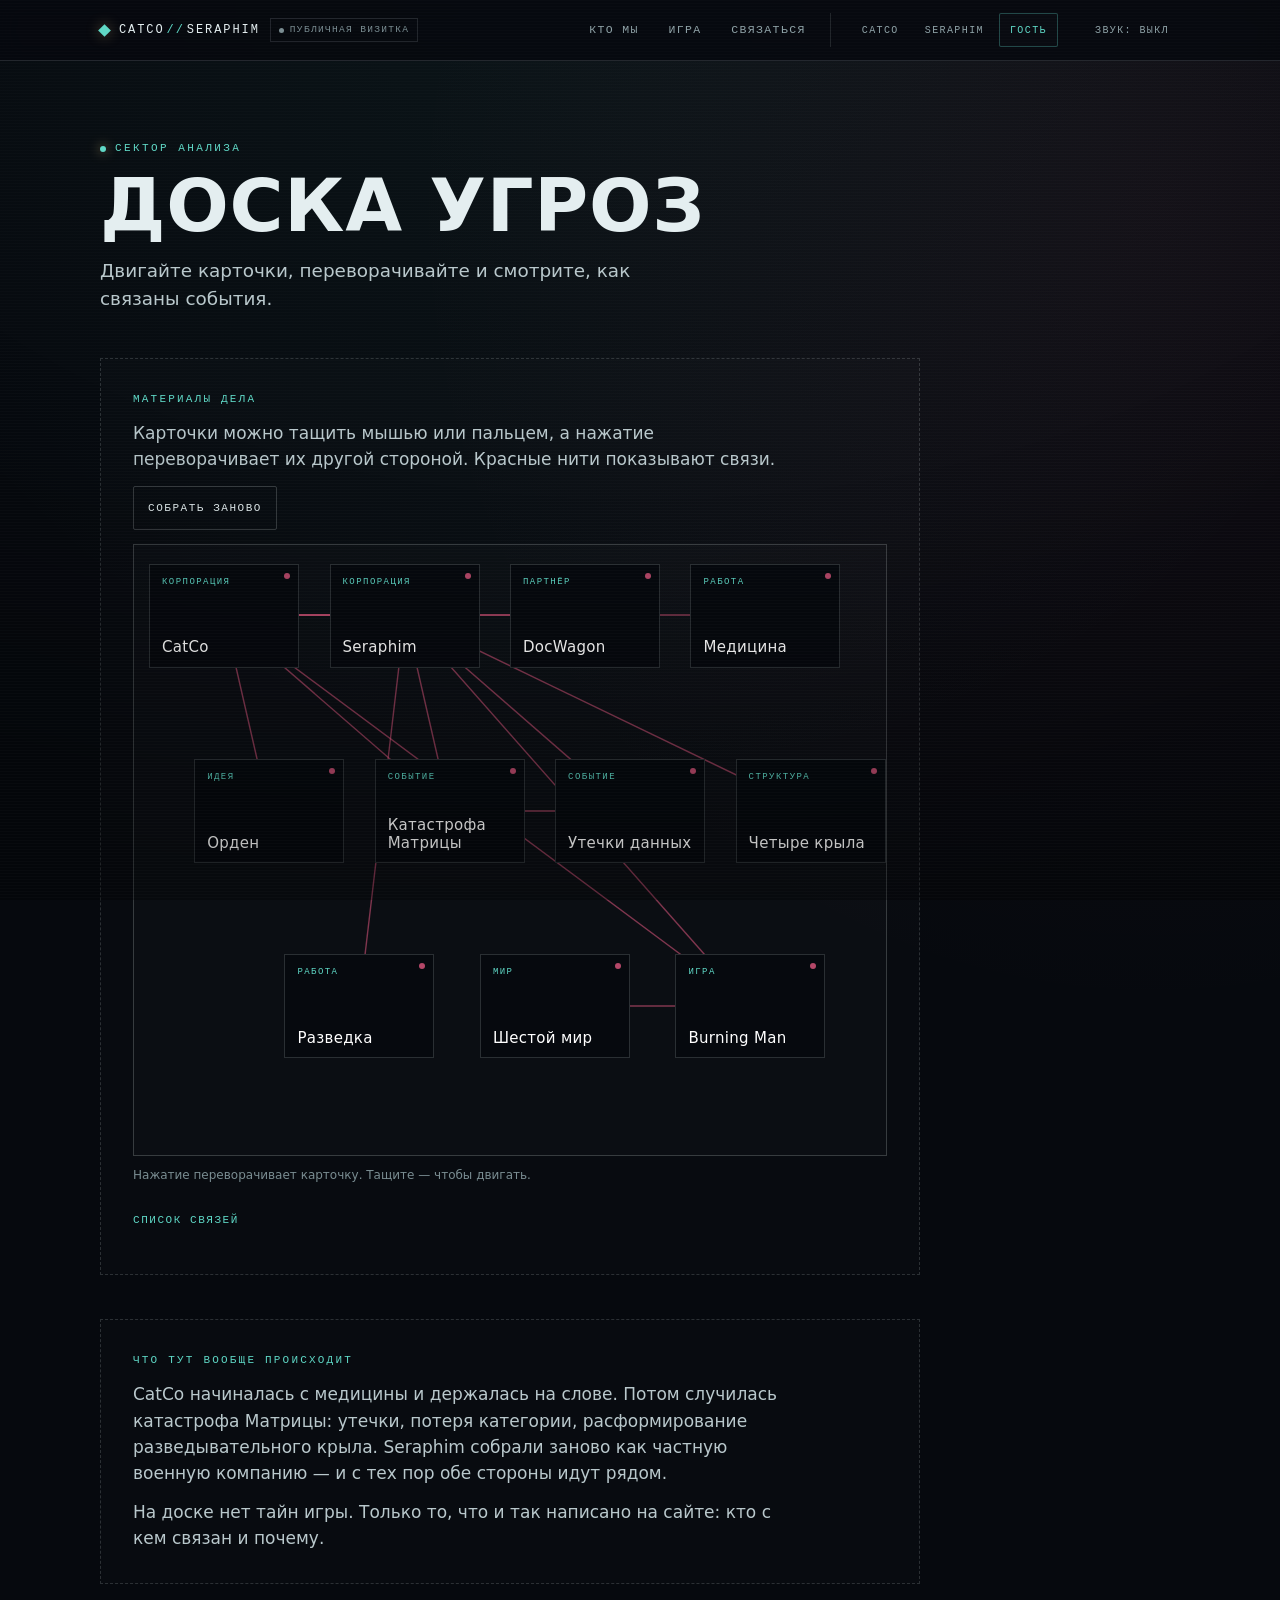
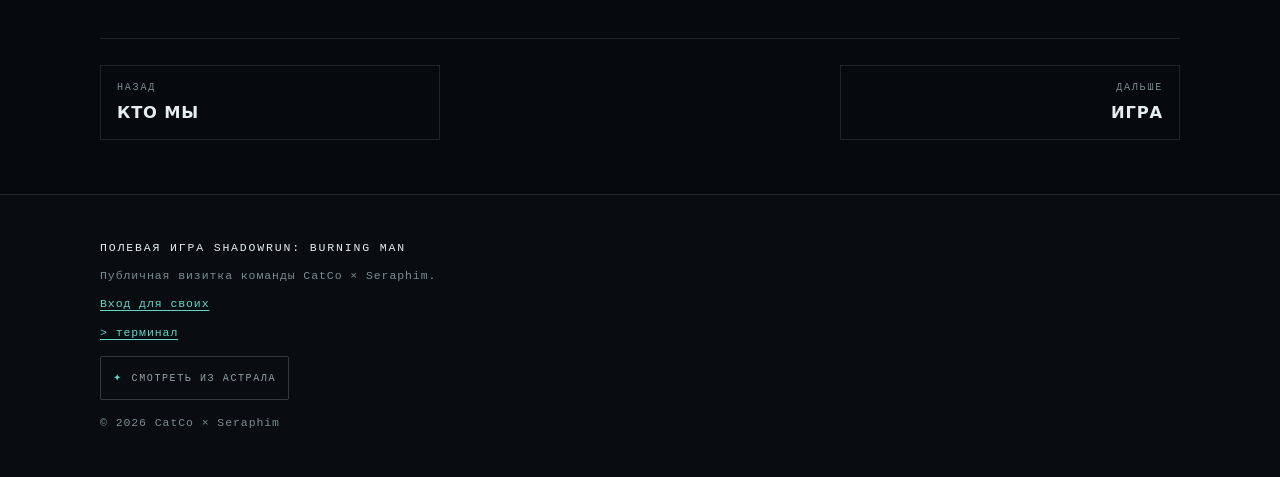
==== commit 1b364977: "Превью ссылки для Telegram и ВКонтакте" ====
--- a/doska.html
+++ b/doska.html
@@ -5,6 +5,17 @@
   <meta name="viewport" content="width=device-width, initial-scale=1">
   <title>Доска угроз — CatCo × Seraphim</title>
   <meta name="description" content="Доска расследования CatCo и Seraphim: карточки, нити и картина заговора.">
+  <meta property="og:type" content="website">
+  <meta property="og:site_name" content="CatCo × Seraphim">
+  <meta property="og:locale" content="ru_RU">
+  <meta property="og:title" content="Доска угроз — CatCo × Seraphim">
+  <meta property="og:description" content="Карточки, нити и картина заговора: кто с кем связан.">
+  <meta property="og:url" content="https://zik69.github.io/catco-public/doska.html">
+  <meta property="og:image" content="https://zik69.github.io/catco-public/preview.png">
+  <meta property="og:image:width" content="1200">
+  <meta property="og:image:height" content="630">
+  <meta property="og:image:type" content="image/png">
+  <meta property="og:image:alt" content="CatCo × Seraphim — полевая игра Shadowrun: Burning Man">
   <meta name="theme-color" content="#06090e">
   <link rel="icon" href="data:image/svg+xml,%3Csvg xmlns='http://www.w3.org/2000/svg' viewBox='0 0 32 32'%3E%3Crect width='32' height='32' fill='%2306090e'/%3E%3Cpath d='M13 7h6v6h6v6h-6v6h-6v-6H7v-6h6z' fill='%235fd8c6'/%3E%3C/svg%3E">
   <script>
